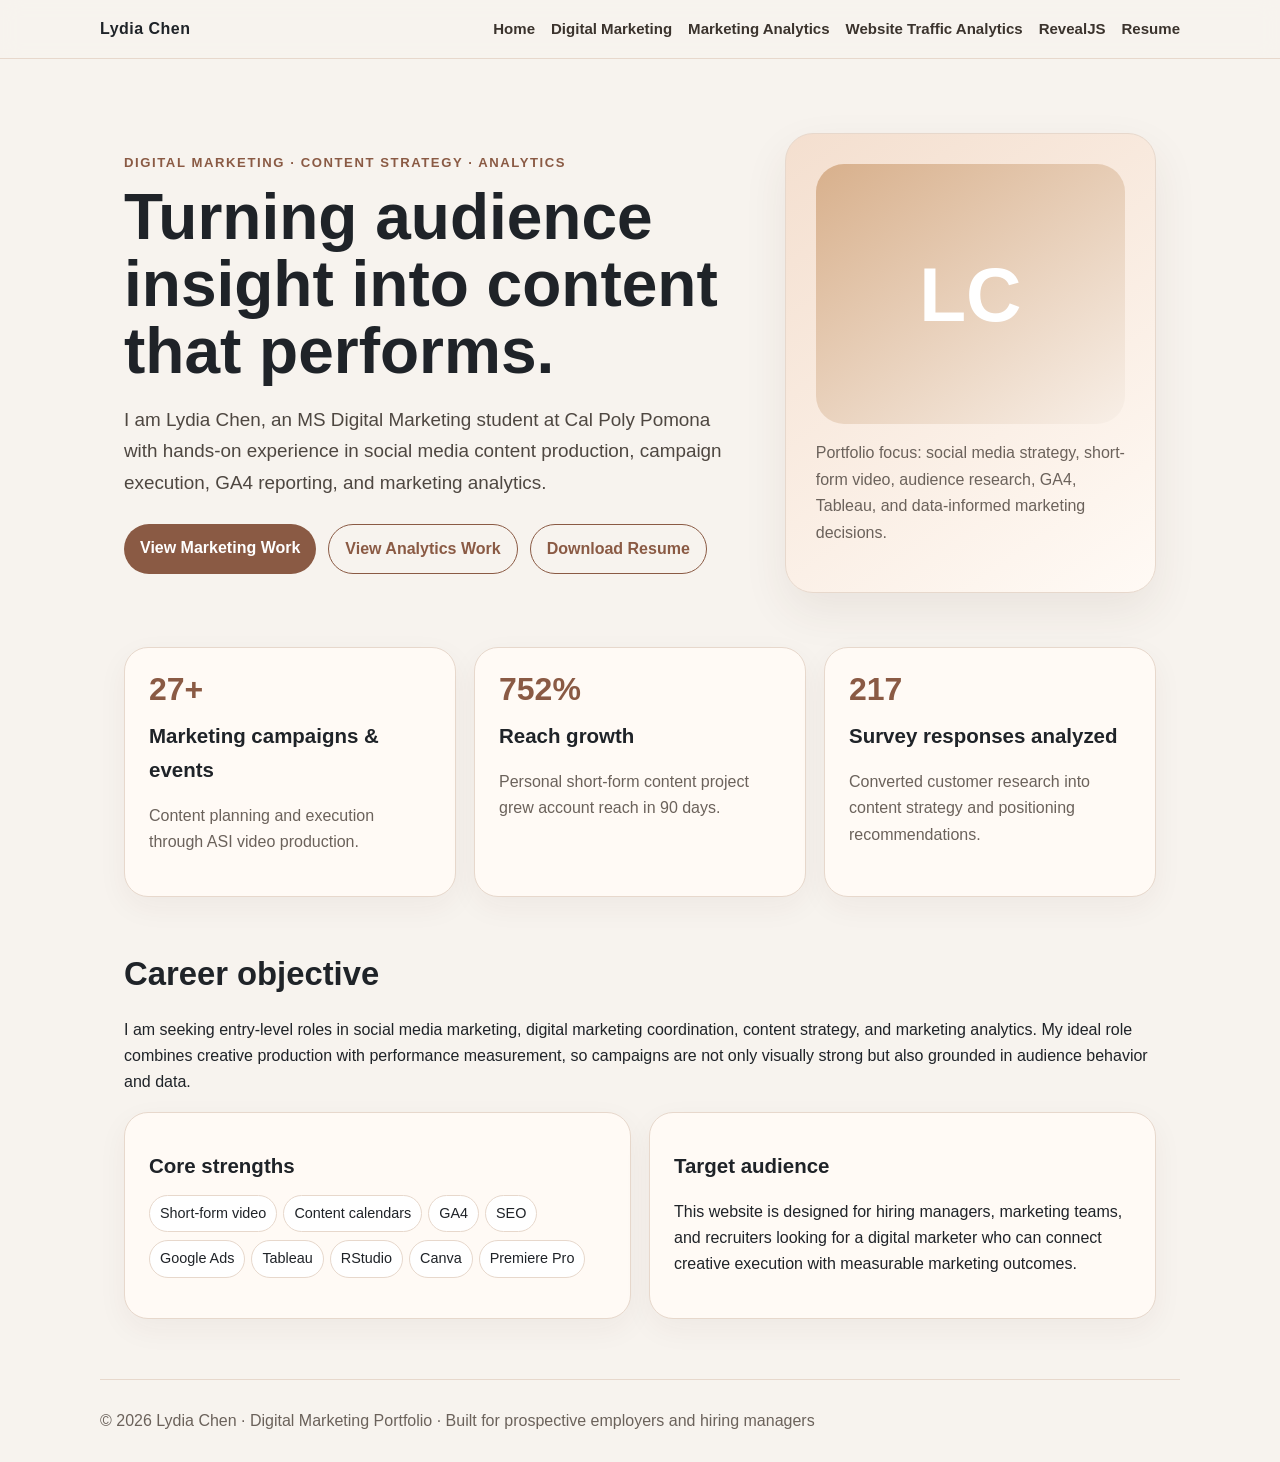
==== index.html @ d365bbad "Add files via upload" ====
<!doctype html><html lang="en"><head><meta charset="utf-8"><meta name="viewport" content="width=device-width,initial-scale=1"><meta name="description" content="Lydia Chen digital marketing and marketing analytics portfolio"><title>Home | Lydia Chen</title><link rel="stylesheet" href="styles.css"></head><body><nav><div class="wrap nav"><div class="brand">Lydia Chen</div><div class="links"><a href="index.html">Home</a><a href="digital-marketing.html">Digital Marketing</a><a href="marketing-analytics.html">Marketing Analytics</a><a href="traffic-analytics.html">Website Traffic Analytics</a><a href="revealjs-presentation.html">RevealJS</a><a href="resume.html">Resume</a></div></div></nav><main class="wrap"><section class="hero"><div><div class="tag">Digital Marketing · Content Strategy · Analytics</div><h1>Turning audience insight into content that performs.</h1><p class="lead">I am Lydia Chen, an MS Digital Marketing student at Cal Poly Pomona with hands-on experience in social media content production, campaign execution, GA4 reporting, and marketing analytics.</p><div class="btns"><a class="btn" href="digital-marketing.html">View Marketing Work</a><a class="btn secondary" href="marketing-analytics.html">View Analytics Work</a><a class="btn secondary" href="assets/Lydia_Chen_Resume.pdf">Download Resume</a></div></div><div class="portrait"><div class="circle">LC</div><p class="muted">Portfolio focus: social media strategy, short-form video, audience research, GA4, Tableau, and data-informed marketing decisions.</p></div></section><section class="grid"><div class="card"><div class="metric">27+</div><h3>Marketing campaigns & events</h3><p class="muted">Content planning and execution through ASI video production.</p></div><div class="card"><div class="metric">752%</div><h3>Reach growth</h3><p class="muted">Personal short-form content project grew account reach in 90 days.</p></div><div class="card"><div class="metric">217</div><h3>Survey responses analyzed</h3><p class="muted">Converted customer research into content strategy and positioning recommendations.</p></div></section><section><h2>Career objective</h2><p>I am seeking entry-level roles in social media marketing, digital marketing coordination, content strategy, and marketing analytics. My ideal role combines creative production with performance measurement, so campaigns are not only visually strong but also grounded in audience behavior and data.</p></section><section class="grid two"><div class="card"><h3>Core strengths</h3><span class="pill">Short-form video</span><span class="pill">Content calendars</span><span class="pill">GA4</span><span class="pill">SEO</span><span class="pill">Google Ads</span><span class="pill">Tableau</span><span class="pill">RStudio</span><span class="pill">Canva</span><span class="pill">Premiere Pro</span></div><div class="card"><h3>Target audience</h3><p>This website is designed for hiring managers, marketing teams, and recruiters looking for a digital marketer who can connect creative execution with measurable marketing outcomes.</p></div></section></main><footer class="wrap footer">© 2026 Lydia Chen · Digital Marketing Portfolio · Built for prospective employers and hiring managers</footer></body></html>
---- styles.css ----
:root{--bg:#f7f3ee;--text:#1f2328;--muted:#6b625b;--accent:#8a5a44;--accent2:#d8b08c;--card:#fffaf5;--line:#e7d8cc;}
*{box-sizing:border-box}body{margin:0;font-family:Inter,Arial,sans-serif;background:var(--bg);color:var(--text);line-height:1.65}a{color:var(--accent);font-weight:650;text-decoration:none}.wrap{max-width:1080px;margin:0 auto;padding:0 24px}nav{position:sticky;top:0;background:rgba(247,243,238,.92);backdrop-filter:blur(10px);border-bottom:1px solid var(--line);z-index:10}.nav{display:flex;align-items:center;justify-content:space-between;gap:18px;padding:16px 0}.brand{font-weight:800;letter-spacing:.03em}.links{display:flex;gap:16px;flex-wrap:wrap}.links a{font-size:.94rem;color:#3b332d}.hero{padding:74px 0 54px;display:grid;grid-template-columns:1.25fr .75fr;gap:42px;align-items:center}.tag{color:var(--accent);font-weight:800;text-transform:uppercase;font-size:.82rem;letter-spacing:.12em}h1{font-size:clamp(2.35rem,5vw,4.2rem);line-height:1.05;margin:10px 0 18px}h2{font-size:2.05rem;margin:50px 0 16px}h3{font-size:1.28rem;margin:12px 0 8px}.lead{font-size:1.18rem;color:#4e4741;max-width:780px}.btns{display:flex;gap:12px;flex-wrap:wrap;margin-top:26px}.btn{display:inline-block;padding:11px 16px;border-radius:999px;background:var(--accent);color:white}.btn.secondary{background:transparent;color:var(--accent);border:1px solid var(--accent)}.portrait{border-radius:28px;background:linear-gradient(145deg,#f4dfcf,#fffaf5);padding:30px;border:1px solid var(--line);box-shadow:0 18px 45px rgba(74,48,34,.08)}.portrait .circle{height:260px;border-radius:28px;background:linear-gradient(145deg,#d8b08c,#f8efe7);display:flex;align-items:center;justify-content:center;font-size:4.8rem;font-weight:900;color:white}.grid{display:grid;grid-template-columns:repeat(3,1fr);gap:18px}.grid.two{grid-template-columns:repeat(2,1fr)}.card{background:var(--card);border:1px solid var(--line);border-radius:24px;padding:24px;box-shadow:0 10px 30px rgba(74,48,34,.05)}.metric{font-size:2rem;font-weight:850;color:var(--accent);line-height:1.1}.muted{color:var(--muted)}ul{padding-left:20px}.section{padding:28px 0}.case{display:grid;grid-template-columns:.9fr 1.1fr;gap:22px;align-items:start}.pill{display:inline-block;border:1px solid var(--line);background:#fff;padding:6px 10px;border-radius:999px;margin:4px 6px 4px 0;font-size:.9rem}.footer{margin-top:60px;padding:28px 0;border-top:1px solid var(--line);color:var(--muted)}table{border-collapse:collapse;width:100%;background:#fff;border-radius:14px;overflow:hidden}td,th{border:1px solid var(--line);padding:10px;text-align:left}th{background:#efe1d6}.note{background:#fff4e8;border-left:5px solid var(--accent2);padding:16px;border-radius:14px}@media(max-width:820px){.hero,.case,.grid,.grid.two{grid-template-columns:1fr}.links{gap:10px}.portrait .circle{height:180px}}
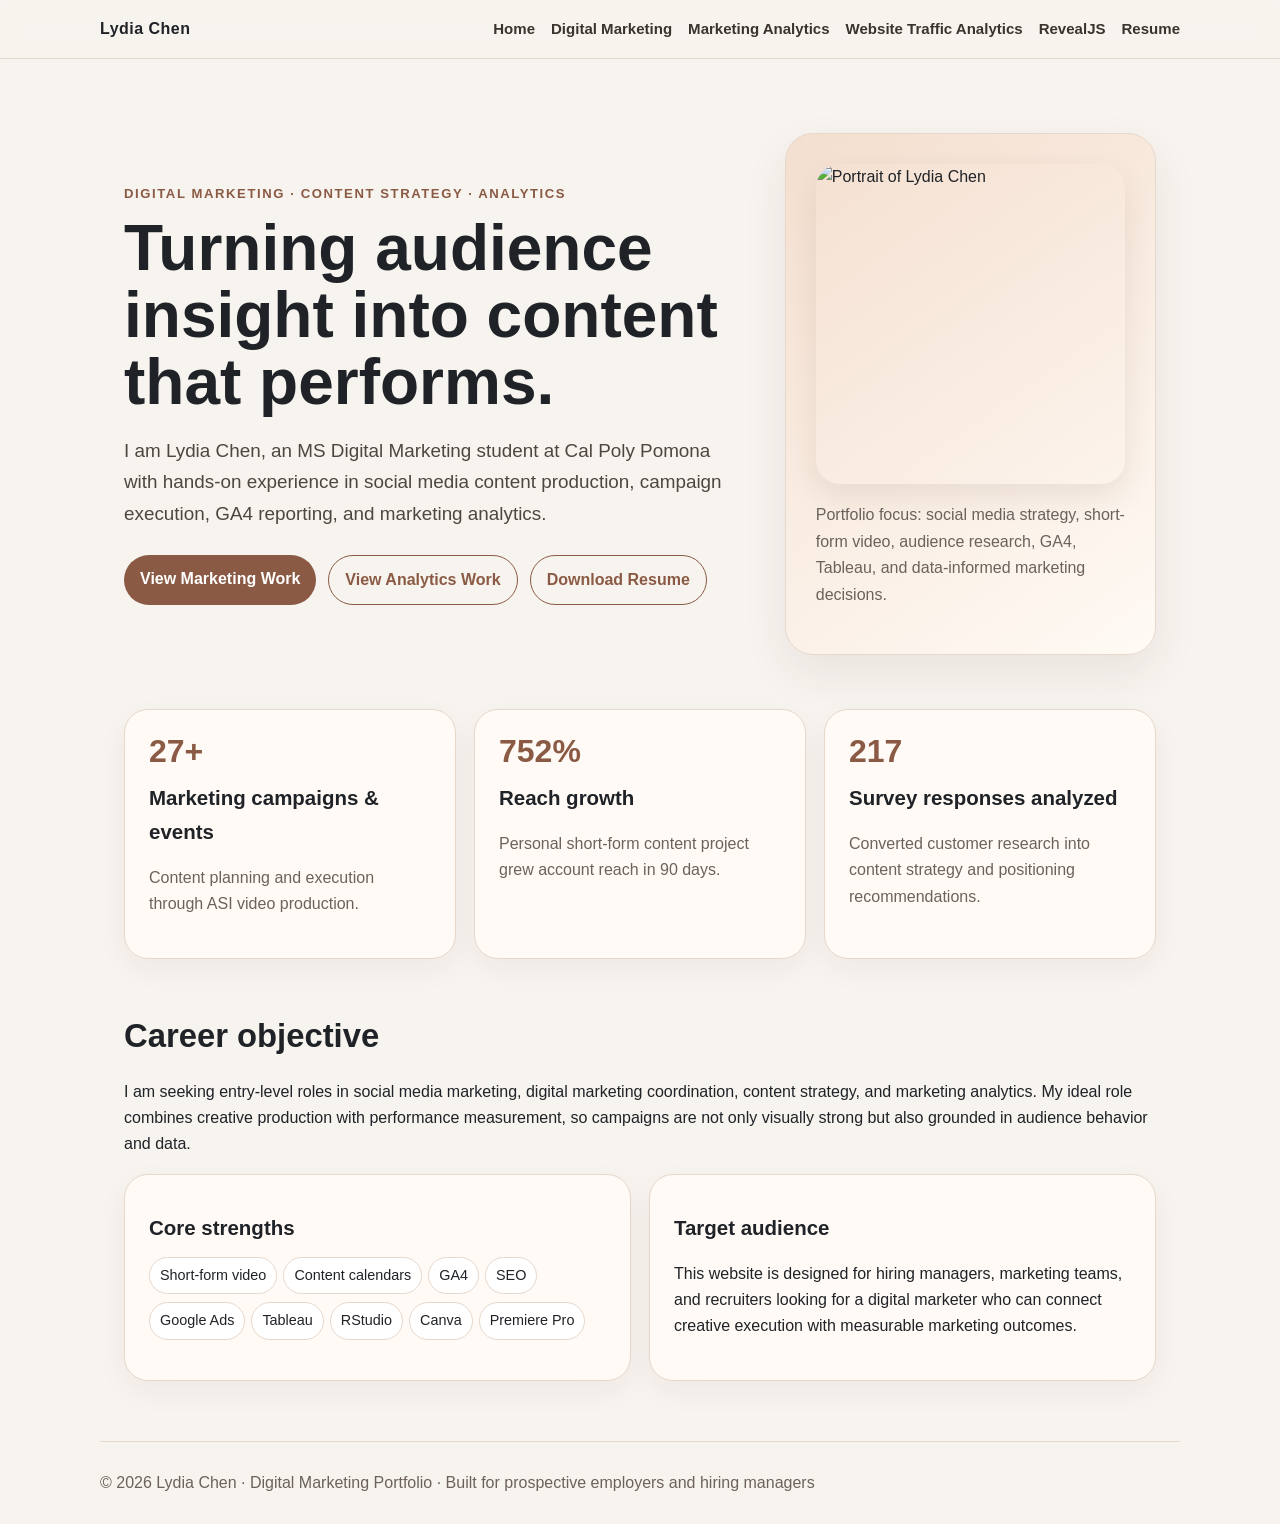
==== commit e7b1943e: "Add files via upload" ====
--- a/index.html
+++ b/index.html
@@ -1 +1 @@
-<!doctype html><html lang="en"><head><meta charset="utf-8"><meta name="viewport" content="width=device-width,initial-scale=1"><meta name="description" content="Lydia Chen digital marketing and marketing analytics portfolio"><title>Home | Lydia Chen</title><link rel="stylesheet" href="styles.css"></head><body><nav><div class="wrap nav"><div class="brand">Lydia Chen</div><div class="links"><a href="index.html">Home</a><a href="digital-marketing.html">Digital Marketing</a><a href="marketing-analytics.html">Marketing Analytics</a><a href="traffic-analytics.html">Website Traffic Analytics</a><a href="revealjs-presentation.html">RevealJS</a><a href="resume.html">Resume</a></div></div></nav><main class="wrap"><section class="hero"><div><div class="tag">Digital Marketing · Content Strategy · Analytics</div><h1>Turning audience insight into content that performs.</h1><p class="lead">I am Lydia Chen, an MS Digital Marketing student at Cal Poly Pomona with hands-on experience in social media content production, campaign execution, GA4 reporting, and marketing analytics.</p><div class="btns"><a class="btn" href="digital-marketing.html">View Marketing Work</a><a class="btn secondary" href="marketing-analytics.html">View Analytics Work</a><a class="btn secondary" href="assets/Lydia_Chen_Resume.pdf">Download Resume</a></div></div><div class="portrait"><div class="circle">LC</div><p class="muted">Portfolio focus: social media strategy, short-form video, audience research, GA4, Tableau, and data-informed marketing decisions.</p></div></section><section class="grid"><div class="card"><div class="metric">27+</div><h3>Marketing campaigns & events</h3><p class="muted">Content planning and execution through ASI video production.</p></div><div class="card"><div class="metric">752%</div><h3>Reach growth</h3><p class="muted">Personal short-form content project grew account reach in 90 days.</p></div><div class="card"><div class="metric">217</div><h3>Survey responses analyzed</h3><p class="muted">Converted customer research into content strategy and positioning recommendations.</p></div></section><section><h2>Career objective</h2><p>I am seeking entry-level roles in social media marketing, digital marketing coordination, content strategy, and marketing analytics. My ideal role combines creative production with performance measurement, so campaigns are not only visually strong but also grounded in audience behavior and data.</p></section><section class="grid two"><div class="card"><h3>Core strengths</h3><span class="pill">Short-form video</span><span class="pill">Content calendars</span><span class="pill">GA4</span><span class="pill">SEO</span><span class="pill">Google Ads</span><span class="pill">Tableau</span><span class="pill">RStudio</span><span class="pill">Canva</span><span class="pill">Premiere Pro</span></div><div class="card"><h3>Target audience</h3><p>This website is designed for hiring managers, marketing teams, and recruiters looking for a digital marketer who can connect creative execution with measurable marketing outcomes.</p></div></section></main><footer class="wrap footer">© 2026 Lydia Chen · Digital Marketing Portfolio · Built for prospective employers and hiring managers</footer></body></html>+<!doctype html><html lang="en"><head><meta charset="utf-8"><meta name="viewport" content="width=device-width,initial-scale=1"><meta name="description" content="Lydia Chen digital marketing and marketing analytics portfolio"><title>Home | Lydia Chen</title><link rel="stylesheet" href="styles.css"></head><body><nav><div class="wrap nav"><div class="brand">Lydia Chen</div><div class="links"><a href="index.html">Home</a><a href="digital-marketing.html">Digital Marketing</a><a href="marketing-analytics.html">Marketing Analytics</a><a href="traffic-analytics.html">Website Traffic Analytics</a><a href="revealjs-presentation.html">RevealJS</a><a href="resume.html">Resume</a></div></div></nav><main class="wrap"><section class="hero"><div><div class="tag">Digital Marketing · Content Strategy · Analytics</div><h1>Turning audience insight into content that performs.</h1><p class="lead">I am Lydia Chen, an MS Digital Marketing student at Cal Poly Pomona with hands-on experience in social media content production, campaign execution, GA4 reporting, and marketing analytics.</p><div class="btns"><a class="btn" href="digital-marketing.html">View Marketing Work</a><a class="btn secondary" href="marketing-analytics.html">View Analytics Work</a><a class="btn secondary" href="assets/Lydia_Chen_Resume.pdf">Download Resume</a></div></div><div class="portrait"><img class="profile-photo" src="assets/lydia-profile.jpg" alt="Portrait of Lydia Chen"><p class="muted">Portfolio focus: social media strategy, short-form video, audience research, GA4, Tableau, and data-informed marketing decisions.</p></div></section><section class="grid"><div class="card"><div class="metric">27+</div><h3>Marketing campaigns & events</h3><p class="muted">Content planning and execution through ASI video production.</p></div><div class="card"><div class="metric">752%</div><h3>Reach growth</h3><p class="muted">Personal short-form content project grew account reach in 90 days.</p></div><div class="card"><div class="metric">217</div><h3>Survey responses analyzed</h3><p class="muted">Converted customer research into content strategy and positioning recommendations.</p></div></section><section><h2>Career objective</h2><p>I am seeking entry-level roles in social media marketing, digital marketing coordination, content strategy, and marketing analytics. My ideal role combines creative production with performance measurement, so campaigns are not only visually strong but also grounded in audience behavior and data.</p></section><section class="grid two"><div class="card"><h3>Core strengths</h3><span class="pill">Short-form video</span><span class="pill">Content calendars</span><span class="pill">GA4</span><span class="pill">SEO</span><span class="pill">Google Ads</span><span class="pill">Tableau</span><span class="pill">RStudio</span><span class="pill">Canva</span><span class="pill">Premiere Pro</span></div><div class="card"><h3>Target audience</h3><p>This website is designed for hiring managers, marketing teams, and recruiters looking for a digital marketer who can connect creative execution with measurable marketing outcomes.</p></div></section></main><footer class="wrap footer">© 2026 Lydia Chen · Digital Marketing Portfolio · Built for prospective employers and hiring managers</footer></body></html>
--- a/styles.css
+++ b/styles.css
@@ -1,3 +1,3 @@
 
 :root{--bg:#f7f3ee;--text:#1f2328;--muted:#6b625b;--accent:#8a5a44;--accent2:#d8b08c;--card:#fffaf5;--line:#e7d8cc;}
-*{box-sizing:border-box}body{margin:0;font-family:Inter,Arial,sans-serif;background:var(--bg);color:var(--text);line-height:1.65}a{color:var(--accent);font-weight:650;text-decoration:none}.wrap{max-width:1080px;margin:0 auto;padding:0 24px}nav{position:sticky;top:0;background:rgba(247,243,238,.92);backdrop-filter:blur(10px);border-bottom:1px solid var(--line);z-index:10}.nav{display:flex;align-items:center;justify-content:space-between;gap:18px;padding:16px 0}.brand{font-weight:800;letter-spacing:.03em}.links{display:flex;gap:16px;flex-wrap:wrap}.links a{font-size:.94rem;color:#3b332d}.hero{padding:74px 0 54px;display:grid;grid-template-columns:1.25fr .75fr;gap:42px;align-items:center}.tag{color:var(--accent);font-weight:800;text-transform:uppercase;font-size:.82rem;letter-spacing:.12em}h1{font-size:clamp(2.35rem,5vw,4.2rem);line-height:1.05;margin:10px 0 18px}h2{font-size:2.05rem;margin:50px 0 16px}h3{font-size:1.28rem;margin:12px 0 8px}.lead{font-size:1.18rem;color:#4e4741;max-width:780px}.btns{display:flex;gap:12px;flex-wrap:wrap;margin-top:26px}.btn{display:inline-block;padding:11px 16px;border-radius:999px;background:var(--accent);color:white}.btn.secondary{background:transparent;color:var(--accent);border:1px solid var(--accent)}.portrait{border-radius:28px;background:linear-gradient(145deg,#f4dfcf,#fffaf5);padding:30px;border:1px solid var(--line);box-shadow:0 18px 45px rgba(74,48,34,.08)}.portrait .circle{height:260px;border-radius:28px;background:linear-gradient(145deg,#d8b08c,#f8efe7);display:flex;align-items:center;justify-content:center;font-size:4.8rem;font-weight:900;color:white}.grid{display:grid;grid-template-columns:repeat(3,1fr);gap:18px}.grid.two{grid-template-columns:repeat(2,1fr)}.card{background:var(--card);border:1px solid var(--line);border-radius:24px;padding:24px;box-shadow:0 10px 30px rgba(74,48,34,.05)}.metric{font-size:2rem;font-weight:850;color:var(--accent);line-height:1.1}.muted{color:var(--muted)}ul{padding-left:20px}.section{padding:28px 0}.case{display:grid;grid-template-columns:.9fr 1.1fr;gap:22px;align-items:start}.pill{display:inline-block;border:1px solid var(--line);background:#fff;padding:6px 10px;border-radius:999px;margin:4px 6px 4px 0;font-size:.9rem}.footer{margin-top:60px;padding:28px 0;border-top:1px solid var(--line);color:var(--muted)}table{border-collapse:collapse;width:100%;background:#fff;border-radius:14px;overflow:hidden}td,th{border:1px solid var(--line);padding:10px;text-align:left}th{background:#efe1d6}.note{background:#fff4e8;border-left:5px solid var(--accent2);padding:16px;border-radius:14px}@media(max-width:820px){.hero,.case,.grid,.grid.two{grid-template-columns:1fr}.links{gap:10px}.portrait .circle{height:180px}}
+*{box-sizing:border-box}body{margin:0;font-family:Inter,Arial,sans-serif;background:var(--bg);color:var(--text);line-height:1.65}a{color:var(--accent);font-weight:650;text-decoration:none}.wrap{max-width:1080px;margin:0 auto;padding:0 24px}nav{position:sticky;top:0;background:rgba(247,243,238,.92);backdrop-filter:blur(10px);border-bottom:1px solid var(--line);z-index:10}.nav{display:flex;align-items:center;justify-content:space-between;gap:18px;padding:16px 0}.brand{font-weight:800;letter-spacing:.03em}.links{display:flex;gap:16px;flex-wrap:wrap}.links a{font-size:.94rem;color:#3b332d}.hero{padding:74px 0 54px;display:grid;grid-template-columns:1.25fr .75fr;gap:42px;align-items:center}.tag{color:var(--accent);font-weight:800;text-transform:uppercase;font-size:.82rem;letter-spacing:.12em}h1{font-size:clamp(2.35rem,5vw,4.2rem);line-height:1.05;margin:10px 0 18px}h2{font-size:2.05rem;margin:50px 0 16px}h3{font-size:1.28rem;margin:12px 0 8px}.lead{font-size:1.18rem;color:#4e4741;max-width:780px}.btns{display:flex;gap:12px;flex-wrap:wrap;margin-top:26px}.btn{display:inline-block;padding:11px 16px;border-radius:999px;background:var(--accent);color:white}.btn.secondary{background:transparent;color:var(--accent);border:1px solid var(--accent)}.portrait{border-radius:28px;background:linear-gradient(145deg,#f4dfcf,#fffaf5);padding:30px;border:1px solid var(--line);box-shadow:0 18px 45px rgba(74,48,34,.08)}.portrait .circle{height:260px;border-radius:28px;background:linear-gradient(145deg,#d8b08c,#f8efe7);display:flex;align-items:center;justify-content:center;font-size:4.8rem;font-weight:900;color:white}.profile-photo{width:100%;height:320px;object-fit:cover;object-position:center 38%;border-radius:24px;display:block;margin-bottom:18px;box-shadow:0 12px 30px rgba(74,48,34,.10)}.grid{display:grid;grid-template-columns:repeat(3,1fr);gap:18px}.grid.two{grid-template-columns:repeat(2,1fr)}.card{background:var(--card);border:1px solid var(--line);border-radius:24px;padding:24px;box-shadow:0 10px 30px rgba(74,48,34,.05)}.metric{font-size:2rem;font-weight:850;color:var(--accent);line-height:1.1}.muted{color:var(--muted)}ul{padding-left:20px}.section{padding:28px 0}.case{display:grid;grid-template-columns:.9fr 1.1fr;gap:22px;align-items:start}.pill{display:inline-block;border:1px solid var(--line);background:#fff;padding:6px 10px;border-radius:999px;margin:4px 6px 4px 0;font-size:.9rem}.footer{margin-top:60px;padding:28px 0;border-top:1px solid var(--line);color:var(--muted)}table{border-collapse:collapse;width:100%;background:#fff;border-radius:14px;overflow:hidden}td,th{border:1px solid var(--line);padding:10px;text-align:left}th{background:#efe1d6}.note{background:#fff4e8;border-left:5px solid var(--accent2);padding:16px;border-radius:14px}@media(max-width:820px){.hero,.case,.grid,.grid.two{grid-template-columns:1fr}.links{gap:10px}.portrait .circle{height:180px}.profile-photo{height:260px}}
